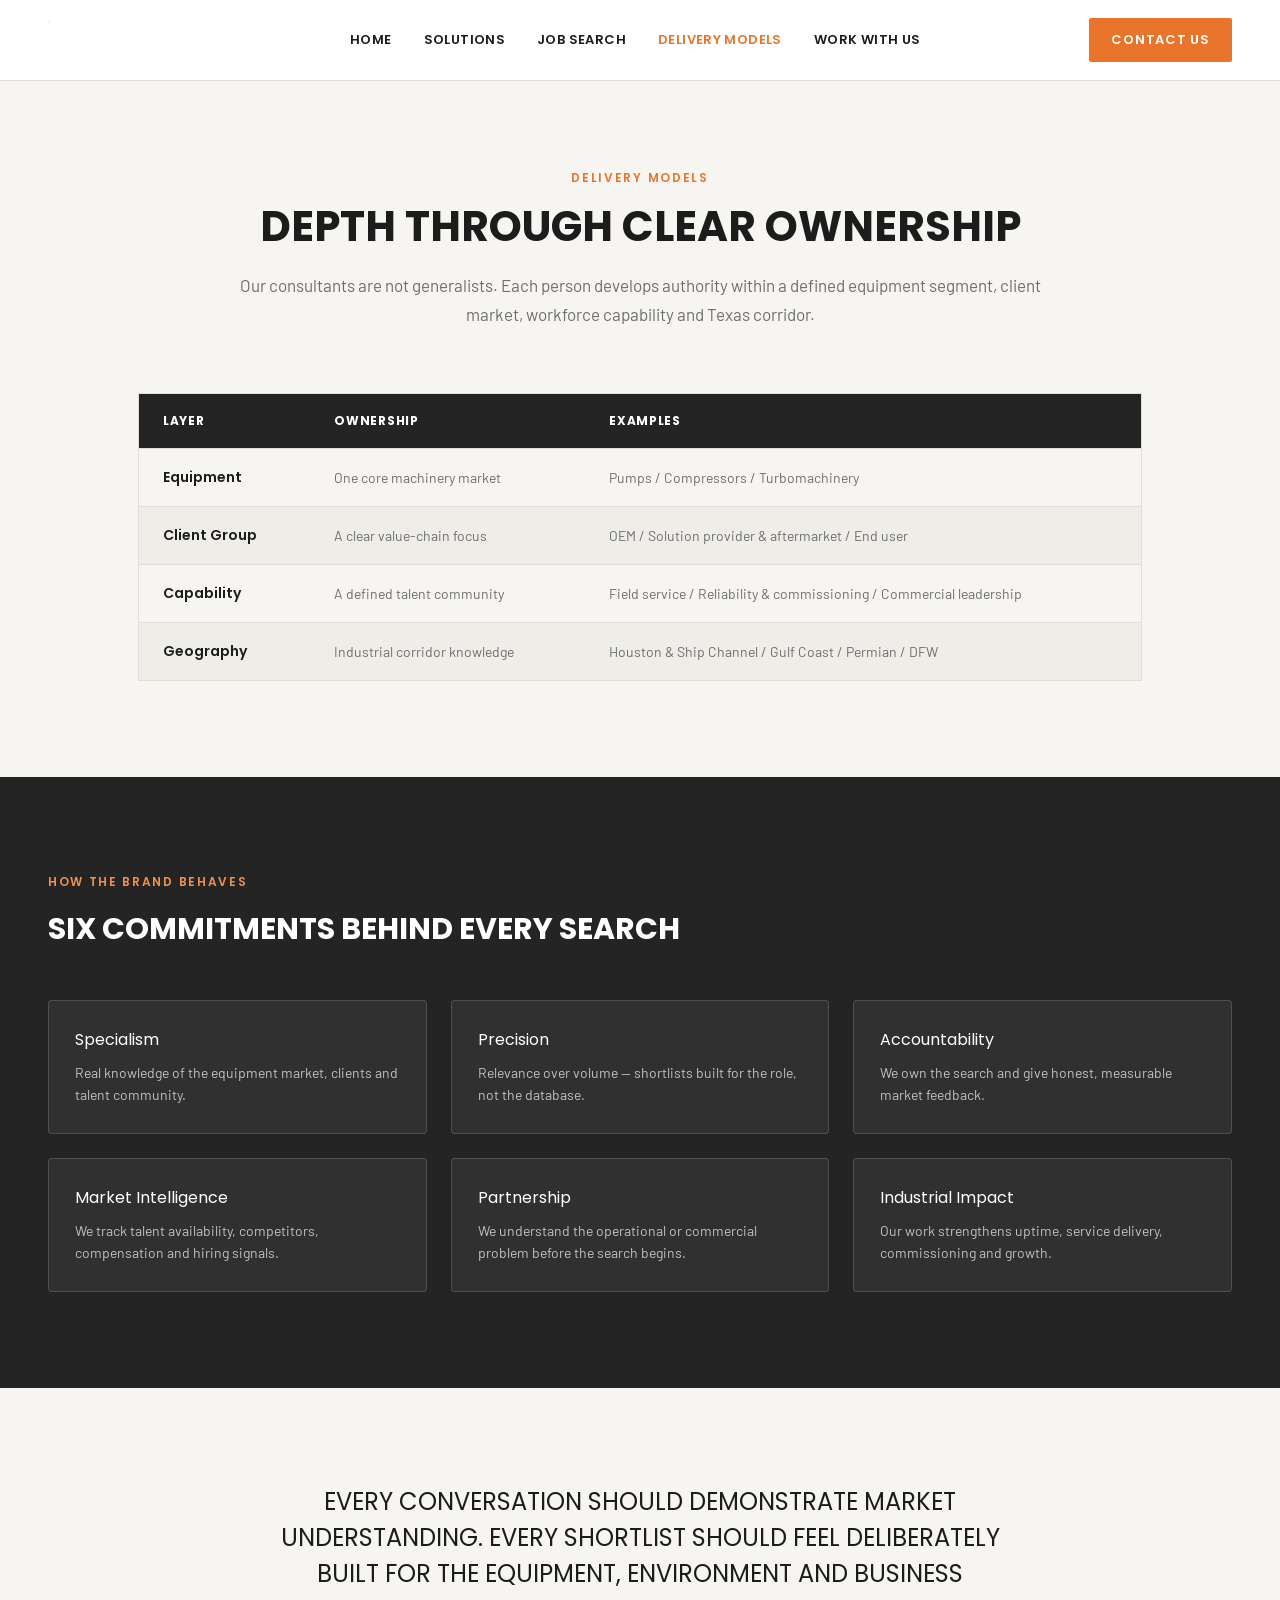
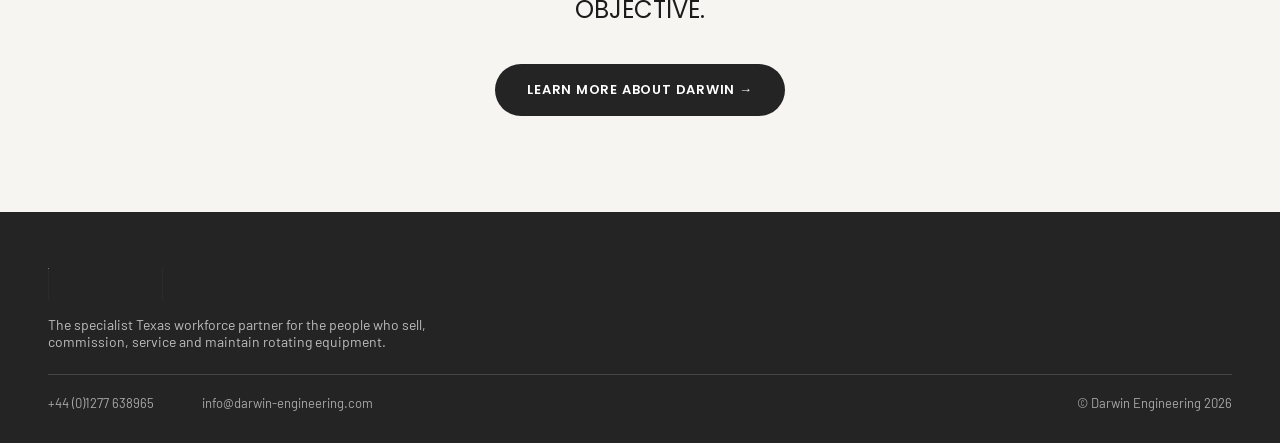
==== delivery-models.html @ 99fee0a8 "Build out header nav pages using Texas Rotating Equipment brand brief Adds Solutions, Job Search, De" ====
<!DOCTYPE html>
<html lang="en">
<head>
<meta charset="utf-8">
<meta name="viewport" content="width=device-width, initial-scale=1">
<title>Delivery Models — Darwin Engineering | Texas Rotating Equipment</title>
<link rel="stylesheet" href="styles.css">
</head>
<body>
<div style="font-family:var(--font-body);background:var(--surface-page)">

<header style="display:flex;align-items:center;justify-content:space-between;padding:18px 48px;background:var(--color-white);border-bottom:1px solid var(--border-default)">
<a href="index.html"><img src="assets/logo-color.png" alt="Darwin Engineering" style="height:38px"></a>
<nav style="display:flex;gap:32px">
<a href="index.html" style="font-family:var(--font-display);font-size:13px;font-weight:600;letter-spacing:0.03em;text-transform:uppercase;color:var(--text-primary);text-decoration:none">Home</a>
<a href="solutions.html" style="font-family:var(--font-display);font-size:13px;font-weight:600;letter-spacing:0.03em;text-transform:uppercase;color:var(--text-primary);text-decoration:none">Solutions</a>
<a href="job-search.html" style="font-family:var(--font-display);font-size:13px;font-weight:600;letter-spacing:0.03em;text-transform:uppercase;color:var(--text-primary);text-decoration:none">Job Search</a>
<a href="delivery-models.html" style="font-family:var(--font-display);font-size:13px;font-weight:600;letter-spacing:0.03em;text-transform:uppercase;color:var(--accent-primary);text-decoration:none">Delivery Models</a>
<a href="work-with-us.html" style="font-family:var(--font-display);font-size:13px;font-weight:600;letter-spacing:0.03em;text-transform:uppercase;color:var(--text-primary);text-decoration:none">Work With Us</a>
</nav>
<a href="work-with-us.html" class="btn btn-primary" style="text-decoration:none;display:inline-block">Contact Us</a>
</header>

<section style="padding:88px 48px 64px;max-width:900px;margin:0 auto;text-align:center">
<div style="font-family:var(--font-display);font-size:12px;font-weight:600;letter-spacing:0.14em;text-transform:uppercase;color:var(--accent-primary);margin-bottom:16px">Delivery Models</div>
<h1 style="font-family:var(--font-display);font-size:42px;line-height:1.15;text-transform:uppercase;color:var(--text-primary);margin:0 0 20px">Depth Through Clear Ownership</h1>
<p style="font-family:var(--font-body);font-size:17px;line-height:1.7;color:var(--text-secondary);margin:0">Our consultants are not generalists. Each person develops authority within a defined equipment segment, client market, workforce capability and Texas corridor.</p>
</section>

<section style="padding:0 48px 96px;max-width:1100px;margin:0 auto;overflow-x:auto">
<table style="width:100%;border-collapse:collapse;font-family:var(--font-body);border:1px solid var(--border-default);border-radius:var(--radius-md)">
<thead>
<tr style="background:var(--surface-inverse)">
<th style="text-align:left;padding:18px 24px;font-family:var(--font-display);font-size:12px;letter-spacing:0.06em;text-transform:uppercase;color:var(--text-inverse)">Layer</th>
<th style="text-align:left;padding:18px 24px;font-family:var(--font-display);font-size:12px;letter-spacing:0.06em;text-transform:uppercase;color:var(--text-inverse)">Ownership</th>
<th style="text-align:left;padding:18px 24px;font-family:var(--font-display);font-size:12px;letter-spacing:0.06em;text-transform:uppercase;color:var(--text-inverse)">Examples</th>
</tr>
</thead>
<tbody>
<tr style="border-top:1px solid var(--border-default)">
<td style="padding:18px 24px;font-family:var(--font-display);font-size:14px;font-weight:600;color:var(--text-primary)">Equipment</td>
<td style="padding:18px 24px;font-size:14px;color:var(--text-secondary)">One core machinery market</td>
<td style="padding:18px 24px;font-size:14px;color:var(--text-secondary)">Pumps / Compressors / Turbomachinery</td>
</tr>
<tr style="border-top:1px solid var(--border-default);background:var(--surface-sunken)">
<td style="padding:18px 24px;font-family:var(--font-display);font-size:14px;font-weight:600;color:var(--text-primary)">Client Group</td>
<td style="padding:18px 24px;font-size:14px;color:var(--text-secondary)">A clear value-chain focus</td>
<td style="padding:18px 24px;font-size:14px;color:var(--text-secondary)">OEM / Solution provider &amp; aftermarket / End user</td>
</tr>
<tr style="border-top:1px solid var(--border-default)">
<td style="padding:18px 24px;font-family:var(--font-display);font-size:14px;font-weight:600;color:var(--text-primary)">Capability</td>
<td style="padding:18px 24px;font-size:14px;color:var(--text-secondary)">A defined talent community</td>
<td style="padding:18px 24px;font-size:14px;color:var(--text-secondary)">Field service / Reliability &amp; commissioning / Commercial leadership</td>
</tr>
<tr style="border-top:1px solid var(--border-default);background:var(--surface-sunken)">
<td style="padding:18px 24px;font-family:var(--font-display);font-size:14px;font-weight:600;color:var(--text-primary)">Geography</td>
<td style="padding:18px 24px;font-size:14px;color:var(--text-secondary)">Industrial corridor knowledge</td>
<td style="padding:18px 24px;font-size:14px;color:var(--text-secondary)">Houston &amp; Ship Channel / Gulf Coast / Permian / DFW</td>
</tr>
</tbody>
</table>
</section>

<section style="padding:96px 48px;background:var(--surface-inverse)">
<div style="max-width:1200px;margin:0 auto">
<div style="font-family:var(--font-display);font-size:12px;font-weight:600;letter-spacing:0.14em;text-transform:uppercase;color:var(--color-orange-400);margin-bottom:16px">How The Brand Behaves</div>
<h2 style="font-family:var(--font-display);font-size:30px;text-transform:uppercase;color:var(--text-inverse);margin:0 0 48px">Six Commitments Behind Every Search</h2>
<div style="display:grid;grid-template-columns:1fr 1fr 1fr;gap:24px">
<div style="background:rgba(255,255,255,0.06);border:1px solid rgba(255,255,255,0.15);border-radius:var(--radius-md);padding:26px">
<div style="font-family:var(--font-display);font-size:16px;color:var(--text-inverse);margin-bottom:10px">Specialism</div>
<p style="font-family:var(--font-body);font-size:14px;line-height:1.6;color:rgba(255,255,255,0.7);margin:0">Real knowledge of the equipment market, clients and talent community.</p>
</div>
<div style="background:rgba(255,255,255,0.06);border:1px solid rgba(255,255,255,0.15);border-radius:var(--radius-md);padding:26px">
<div style="font-family:var(--font-display);font-size:16px;color:var(--text-inverse);margin-bottom:10px">Precision</div>
<p style="font-family:var(--font-body);font-size:14px;line-height:1.6;color:rgba(255,255,255,0.7);margin:0">Relevance over volume — shortlists built for the role, not the database.</p>
</div>
<div style="background:rgba(255,255,255,0.06);border:1px solid rgba(255,255,255,0.15);border-radius:var(--radius-md);padding:26px">
<div style="font-family:var(--font-display);font-size:16px;color:var(--text-inverse);margin-bottom:10px">Accountability</div>
<p style="font-family:var(--font-body);font-size:14px;line-height:1.6;color:rgba(255,255,255,0.7);margin:0">We own the search and give honest, measurable market feedback.</p>
</div>
<div style="background:rgba(255,255,255,0.06);border:1px solid rgba(255,255,255,0.15);border-radius:var(--radius-md);padding:26px">
<div style="font-family:var(--font-display);font-size:16px;color:var(--text-inverse);margin-bottom:10px">Market Intelligence</div>
<p style="font-family:var(--font-body);font-size:14px;line-height:1.6;color:rgba(255,255,255,0.7);margin:0">We track talent availability, competitors, compensation and hiring signals.</p>
</div>
<div style="background:rgba(255,255,255,0.06);border:1px solid rgba(255,255,255,0.15);border-radius:var(--radius-md);padding:26px">
<div style="font-family:var(--font-display);font-size:16px;color:var(--text-inverse);margin-bottom:10px">Partnership</div>
<p style="font-family:var(--font-body);font-size:14px;line-height:1.6;color:rgba(255,255,255,0.7);margin:0">We understand the operational or commercial problem before the search begins.</p>
</div>
<div style="background:rgba(255,255,255,0.06);border:1px solid rgba(255,255,255,0.15);border-radius:var(--radius-md);padding:26px">
<div style="font-family:var(--font-display);font-size:16px;color:var(--text-inverse);margin-bottom:10px">Industrial Impact</div>
<p style="font-family:var(--font-body);font-size:14px;line-height:1.6;color:rgba(255,255,255,0.7);margin:0">Our work strengthens uptime, service delivery, commissioning and growth.</p>
</div>
</div>
</div>
</section>

<section style="padding:96px 48px;text-align:center">
<p style="font-family:var(--font-display);font-size:24px;line-height:1.5;text-transform:uppercase;color:var(--text-primary);max-width:760px;margin:0 auto 36px">Every conversation should demonstrate market understanding. Every shortlist should feel deliberately built for the equipment, environment and business objective.</p>
<a href="work-with-us.html" class="btn btn-pill btn-pill-dark" style="text-decoration:none">Learn More About Darwin &#8594;</a>
</section>

<footer style="background:var(--surface-inverse);color:var(--text-inverse);padding:56px 48px 32px">
<img src="assets/logo-white.png" alt="Darwin Engineering" style="height:32px;margin-bottom:16px">
<div style="font-family:var(--font-body);font-size:14px;color:rgba(255,255,255,0.7);max-width:420px;margin-bottom:24px">The specialist Texas workforce partner for the people who sell, commission, service and maintain rotating equipment.</div>
<div style="display:flex;gap:48px;font-family:var(--font-body);font-size:13px;color:rgba(255,255,255,0.6);border-top:1px solid rgba(255,255,255,0.15);padding-top:20px">
<span>+44 (0)1277 638965</span><span>info@darwin-engineering.com</span><span style="margin-left:auto">© Darwin Engineering 2026</span>
</div>
</footer>
</div>
<script src="script.js"></script>
</body>
</html>
---- styles.css ----
@import url('https://fonts.googleapis.com/css2?family=Poppins:ital,wght@0,300;0,400;0,500;0,600;0,700;1,400&family=Barlow:ital,wght@0,400;0,500;0,600;0,700;1,400&family=JetBrains+Mono:wght@400;500;600&display=swap');

:root{
  --color-orange-900:#7A3D0F;--color-orange-700:#B85A1E;--color-orange-600:#D6691F;--color-orange-500:#E8752B;
  --color-orange-400:#F0904F;--color-orange-300:#F5AC78;--color-orange-200:#F9C89E;--color-orange-100:#FCE3CE;
  --color-charcoal-900:#1C1C1C;--color-charcoal-800:#242424;--color-charcoal-700:#333333;--color-grey-700:#5C5C5C;
  --color-charcoal-600:#4A4A4A;--color-slate-700:#3D454C;--color-slate-500:#5B6670;--color-grey-600:#6E6E6E;
  --color-grey-500:#8A8A8A;--color-grey-300:#C9C6C0;--color-grey-200:#E2DFD9;--color-grey-100:#EFEDE8;
  --color-off-white:#F7F5F1;--color-white:#FFFFFF;--color-success:#3F7D4E;--color-warning:#C98A1E;--color-danger:#B23A2E;

  --surface-page:var(--color-off-white);--surface-card:var(--color-white);--surface-inverse:var(--color-charcoal-800);
  --surface-sunken:var(--color-grey-100);--text-primary:var(--color-charcoal-900);--text-secondary:var(--color-grey-600);
  --text-tertiary:var(--color-grey-500);--text-inverse:var(--color-white);--text-on-accent:var(--color-white);
  --border-default:var(--color-grey-200);--border-strong:var(--color-charcoal-700);--accent-primary:var(--color-orange-500);
  --accent-primary-hover:var(--color-orange-600);--accent-primary-active:var(--color-orange-700);
  --accent-primary-tint:var(--color-orange-100);--focus-ring:var(--color-orange-400);
  --link-color:var(--color-orange-600);--link-color-hover:var(--color-orange-700);

  --font-display:'Poppins',"Helvetica Neue",Arial,sans-serif;
  --font-body:'Barlow',"Helvetica Neue",Arial,sans-serif;
  --font-mono:'JetBrains Mono',"Roboto Mono",monospace;

  --radius-sm:2px;--radius-md:4px;--radius-lg:8px;--radius-pill:999px;
  --shadow-sm:0 1px 2px rgba(28,28,28,0.08);--shadow-md:0 4px 12px rgba(28,28,28,0.10);--shadow-lg:0 12px 32px rgba(28,28,28,0.14);
}

*{box-sizing:border-box}
body{margin:0;font-family:var(--font-body);background:var(--surface-page);color:var(--text-primary)}
a{color:var(--link-color);text-decoration:none}
a:hover{color:var(--link-color-hover);text-decoration:underline}
img{max-width:100%;display:block}
button{font-family:var(--font-display);cursor:pointer}

@keyframes logo-marquee{0%{transform:translateX(0)}100%{transform:translateX(-50%)}}

.media-placeholder{
  width:100%;height:100%;display:flex;align-items:center;justify-content:center;
  background:repeating-linear-gradient(45deg,#4a4a4a,#4a4a4a 10px,#525252 10px,#525252 20px);
  color:rgba(255,255,255,0.6);font-family:var(--font-body);font-size:13px;text-align:center;padding:16px;
}

.btn{font-family:var(--font-display);text-transform:uppercase;letter-spacing:0.06em;font-size:13px;font-weight:600;border:none;border-radius:var(--radius-sm);padding:12px 22px;cursor:pointer;transition:background 0.14s}
.btn-primary{background:var(--accent-primary);color:var(--text-on-accent)}
.btn-primary:hover{background:var(--accent-primary-hover)}
.btn-primary:active{background:var(--accent-primary-active)}
.btn-outline{background:transparent;color:var(--text-inverse);border:2px solid rgba(255,255,255,0.5)}
.btn-pill{border-radius:var(--radius-pill);padding:16px 32px;display:inline-flex;align-items:center;gap:10px}
.btn-pill-dark{background:var(--surface-inverse);color:var(--text-inverse)}

select, input[type=text]{font-family:var(--font-body);font-size:15px;padding:12px 14px;border:1px solid var(--border-default);border-radius:var(--radius-sm);background:var(--color-white);color:var(--text-primary);width:100%}
label.field-label{font-family:var(--font-display);font-size:12px;font-weight:600;letter-spacing:0.04em;text-transform:uppercase;color:var(--text-secondary);display:block;margin-bottom:8px}
.checkbox-row{display:flex;align-items:center;gap:8px;font-family:var(--font-body);font-size:14px;color:var(--text-primary)}
.checkbox-row input{width:18px;height:18px;accent-color:var(--accent-primary)}
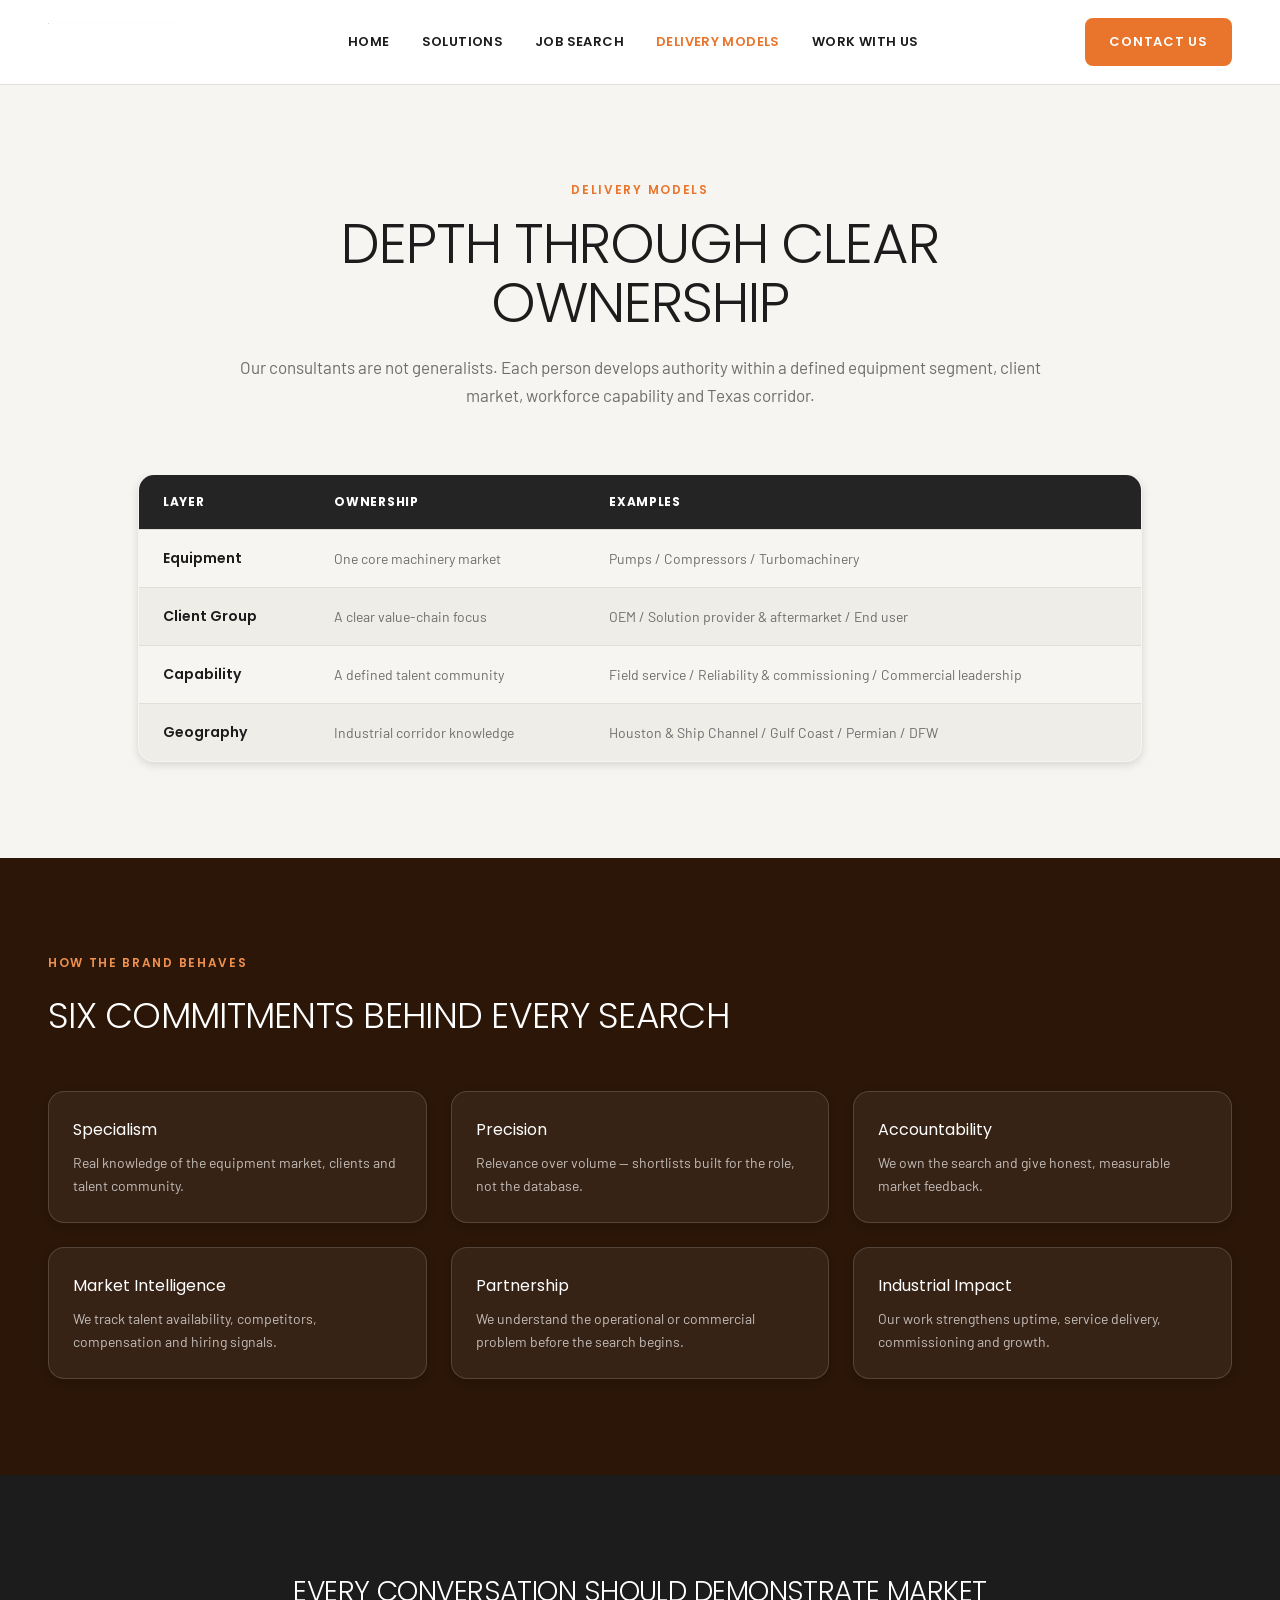
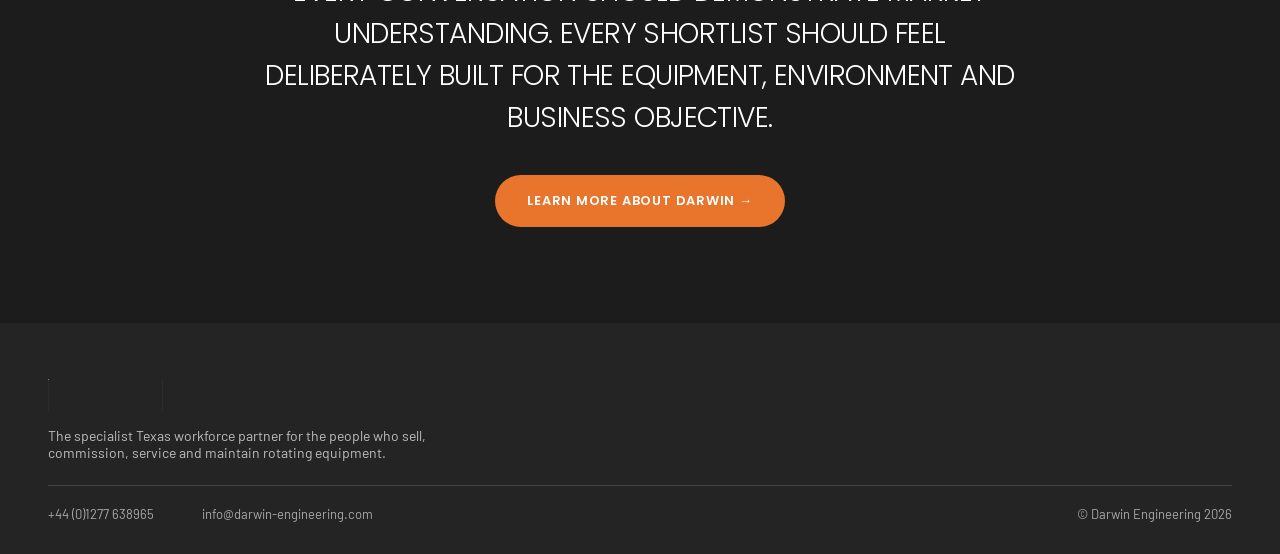
==== commit e474f26c: "Elevate visual design across all pages using Fiverr-inspired design system Extends styles.css with a" ====
--- a/delivery-models.html
+++ b/delivery-models.html
@@ -21,14 +21,14 @@
 <a href="work-with-us.html" class="btn btn-primary" style="text-decoration:none;display:inline-block">Contact Us</a>
 </header>
 
-<section style="padding:88px 48px 64px;max-width:900px;margin:0 auto;text-align:center">
-<div style="font-family:var(--font-display);font-size:12px;font-weight:600;letter-spacing:0.14em;text-transform:uppercase;color:var(--accent-primary);margin-bottom:16px">Delivery Models</div>
-<h1 style="font-family:var(--font-display);font-size:42px;line-height:1.15;text-transform:uppercase;color:var(--text-primary);margin:0 0 20px">Depth Through Clear Ownership</h1>
+<section style="padding:96px 48px 64px;max-width:900px;margin:0 auto;text-align:center">
+<div class="eyebrow" style="justify-content:center;display:flex">Delivery Models</div>
+<h1 class="display-ultralight" style="font-size:56px;line-height:1.05;text-transform:uppercase;color:var(--text-primary);margin:0 0 20px">Depth Through Clear Ownership</h1>
 <p style="font-family:var(--font-body);font-size:17px;line-height:1.7;color:var(--text-secondary);margin:0">Our consultants are not generalists. Each person develops authority within a defined equipment segment, client market, workforce capability and Texas corridor.</p>
 </section>
 
 <section style="padding:0 48px 96px;max-width:1100px;margin:0 auto;overflow-x:auto">
-<table style="width:100%;border-collapse:collapse;font-family:var(--font-body);border:1px solid var(--border-default);border-radius:var(--radius-md)">
+<table style="width:100%;border-collapse:collapse;font-family:var(--font-body);border:1px solid var(--border-default);border-radius:var(--radius-card);box-shadow:var(--shadow-card);overflow:hidden">
 <thead>
 <tr style="background:var(--surface-inverse)">
 <th style="text-align:left;padding:18px 24px;font-family:var(--font-display);font-size:12px;letter-spacing:0.06em;text-transform:uppercase;color:var(--text-inverse)">Layer</th>
@@ -61,32 +61,32 @@
 </table>
 </section>
 
-<section style="padding:96px 48px;background:var(--surface-inverse)">
+<section class="stage-ember" style="padding:96px 48px">
 <div style="max-width:1200px;margin:0 auto">
-<div style="font-family:var(--font-display);font-size:12px;font-weight:600;letter-spacing:0.14em;text-transform:uppercase;color:var(--color-orange-400);margin-bottom:16px">How The Brand Behaves</div>
-<h2 style="font-family:var(--font-display);font-size:30px;text-transform:uppercase;color:var(--text-inverse);margin:0 0 48px">Six Commitments Behind Every Search</h2>
+<div class="eyebrow eyebrow-inverse">How The Brand Behaves</div>
+<h2 class="display-ultralight" style="font-size:36px;text-transform:uppercase;color:var(--text-inverse);margin:0 0 48px">Six Commitments Behind Every Search</h2>
 <div style="display:grid;grid-template-columns:1fr 1fr 1fr;gap:24px">
-<div style="background:rgba(255,255,255,0.06);border:1px solid rgba(255,255,255,0.15);border-radius:var(--radius-md);padding:26px">
+<div class="card-stage" style="background:rgba(255,255,255,0.06);border:1px solid rgba(255,255,255,0.15)">
 <div style="font-family:var(--font-display);font-size:16px;color:var(--text-inverse);margin-bottom:10px">Specialism</div>
 <p style="font-family:var(--font-body);font-size:14px;line-height:1.6;color:rgba(255,255,255,0.7);margin:0">Real knowledge of the equipment market, clients and talent community.</p>
 </div>
-<div style="background:rgba(255,255,255,0.06);border:1px solid rgba(255,255,255,0.15);border-radius:var(--radius-md);padding:26px">
+<div class="card-stage" style="background:rgba(255,255,255,0.06);border:1px solid rgba(255,255,255,0.15)">
 <div style="font-family:var(--font-display);font-size:16px;color:var(--text-inverse);margin-bottom:10px">Precision</div>
 <p style="font-family:var(--font-body);font-size:14px;line-height:1.6;color:rgba(255,255,255,0.7);margin:0">Relevance over volume — shortlists built for the role, not the database.</p>
 </div>
-<div style="background:rgba(255,255,255,0.06);border:1px solid rgba(255,255,255,0.15);border-radius:var(--radius-md);padding:26px">
+<div class="card-stage" style="background:rgba(255,255,255,0.06);border:1px solid rgba(255,255,255,0.15)">
 <div style="font-family:var(--font-display);font-size:16px;color:var(--text-inverse);margin-bottom:10px">Accountability</div>
 <p style="font-family:var(--font-body);font-size:14px;line-height:1.6;color:rgba(255,255,255,0.7);margin:0">We own the search and give honest, measurable market feedback.</p>
 </div>
-<div style="background:rgba(255,255,255,0.06);border:1px solid rgba(255,255,255,0.15);border-radius:var(--radius-md);padding:26px">
+<div class="card-stage" style="background:rgba(255,255,255,0.06);border:1px solid rgba(255,255,255,0.15)">
 <div style="font-family:var(--font-display);font-size:16px;color:var(--text-inverse);margin-bottom:10px">Market Intelligence</div>
 <p style="font-family:var(--font-body);font-size:14px;line-height:1.6;color:rgba(255,255,255,0.7);margin:0">We track talent availability, competitors, compensation and hiring signals.</p>
 </div>
-<div style="background:rgba(255,255,255,0.06);border:1px solid rgba(255,255,255,0.15);border-radius:var(--radius-md);padding:26px">
+<div class="card-stage" style="background:rgba(255,255,255,0.06);border:1px solid rgba(255,255,255,0.15)">
 <div style="font-family:var(--font-display);font-size:16px;color:var(--text-inverse);margin-bottom:10px">Partnership</div>
 <p style="font-family:var(--font-body);font-size:14px;line-height:1.6;color:rgba(255,255,255,0.7);margin:0">We understand the operational or commercial problem before the search begins.</p>
 </div>
-<div style="background:rgba(255,255,255,0.06);border:1px solid rgba(255,255,255,0.15);border-radius:var(--radius-md);padding:26px">
+<div class="card-stage" style="background:rgba(255,255,255,0.06);border:1px solid rgba(255,255,255,0.15)">
 <div style="font-family:var(--font-display);font-size:16px;color:var(--text-inverse);margin-bottom:10px">Industrial Impact</div>
 <p style="font-family:var(--font-body);font-size:14px;line-height:1.6;color:rgba(255,255,255,0.7);margin:0">Our work strengthens uptime, service delivery, commissioning and growth.</p>
 </div>
@@ -94,9 +94,9 @@
 </div>
 </section>
 
-<section style="padding:96px 48px;text-align:center">
-<p style="font-family:var(--font-display);font-size:24px;line-height:1.5;text-transform:uppercase;color:var(--text-primary);max-width:760px;margin:0 auto 36px">Every conversation should demonstrate market understanding. Every shortlist should feel deliberately built for the equipment, environment and business objective.</p>
-<a href="work-with-us.html" class="btn btn-pill btn-pill-dark" style="text-decoration:none">Learn More About Darwin &#8594;</a>
+<section class="stage-carbon" style="padding:96px 48px;text-align:center">
+<p class="display-ultralight" style="font-size:28px;line-height:1.5;text-transform:uppercase;color:var(--text-inverse);max-width:760px;margin:0 auto 36px">Every conversation should demonstrate market understanding. Every shortlist should feel deliberately built for the equipment, environment and business objective.</p>
+<a href="work-with-us.html" class="btn btn-pill btn-primary" style="text-decoration:none">Learn More About Darwin &#8594;</a>
 </section>
 
 <footer style="background:var(--surface-inverse);color:var(--text-inverse);padding:56px 48px 32px">
--- a/styles.css
+++ b/styles.css
@@ -21,7 +21,11 @@
   --font-mono:'JetBrains Mono',"Roboto Mono",monospace;
 
   --radius-sm:2px;--radius-md:4px;--radius-lg:8px;--radius-pill:999px;
+  --radius-nav:4px;--radius-btn:8px;--radius-input:12px;--radius-card:16px;
   --shadow-sm:0 1px 2px rgba(28,28,28,0.08);--shadow-md:0 4px 12px rgba(28,28,28,0.10);--shadow-lg:0 12px 32px rgba(28,28,28,0.14);
+  --shadow-card:0 3px 10px rgba(0,0,0,0.13);
+
+  --surface-stage-ember:#2B1608;
 }
 
 *{box-sizing:border-box}
@@ -39,15 +43,54 @@
   color:rgba(255,255,255,0.6);font-family:var(--font-body);font-size:13px;text-align:center;padding:16px;
 }
 
-.btn{font-family:var(--font-display);text-transform:uppercase;letter-spacing:0.06em;font-size:13px;font-weight:600;border:none;border-radius:var(--radius-sm);padding:12px 22px;cursor:pointer;transition:background 0.14s}
+.btn{font-family:var(--font-display);text-transform:uppercase;letter-spacing:0.06em;font-size:13px;font-weight:600;border:none;border-radius:var(--radius-btn);padding:14px 24px;cursor:pointer;transition:background 0.14s,transform 0.14s}
 .btn-primary{background:var(--accent-primary);color:var(--text-on-accent)}
-.btn-primary:hover{background:var(--accent-primary-hover)}
-.btn-primary:active{background:var(--accent-primary-active)}
+.btn-primary:hover{background:var(--accent-primary-hover);transform:translateY(-2px)}
+.btn-primary:active{background:var(--accent-primary-active);transform:translateY(0)}
 .btn-outline{background:transparent;color:var(--text-inverse);border:2px solid rgba(255,255,255,0.5)}
+.btn-outline:hover{border-color:var(--text-inverse);transform:translateY(-2px)}
 .btn-pill{border-radius:var(--radius-pill);padding:16px 32px;display:inline-flex;align-items:center;gap:10px}
 .btn-pill-dark{background:var(--surface-inverse);color:var(--text-inverse)}
+.btn-pill-dark:hover{background:#1a1a1a;transform:translateY(-2px)}
 
-select, input[type=text]{font-family:var(--font-body);font-size:15px;padding:12px 14px;border:1px solid var(--border-default);border-radius:var(--radius-sm);background:var(--color-white);color:var(--text-primary);width:100%}
+select, input[type=text]{font-family:var(--font-body);font-size:15px;padding:12px 14px;border:1px solid var(--border-default);border-radius:var(--radius-input);background:var(--color-white);color:var(--text-primary);width:100%}
+select:focus, input[type=text]:focus{outline:none;border-color:var(--focus-ring)}
 label.field-label{font-family:var(--font-display);font-size:12px;font-weight:600;letter-spacing:0.04em;text-transform:uppercase;color:var(--text-secondary);display:block;margin-bottom:8px}
 .checkbox-row{display:flex;align-items:center;gap:8px;font-family:var(--font-body);font-size:14px;color:var(--text-primary)}
 .checkbox-row input{width:18px;height:18px;accent-color:var(--accent-primary)}
+
+/* ---------- Display type & pills ---------- */
+.display-ultralight{font-family:var(--font-display);font-weight:300;letter-spacing:-0.02em;margin:0}
+.eyebrow{font-family:var(--font-display);font-size:12px;font-weight:600;letter-spacing:0.14em;text-transform:uppercase;color:var(--accent-primary);margin-bottom:16px}
+.eyebrow-inverse{color:var(--color-orange-400)}
+
+.pill-tag{
+  display:inline-flex;align-items:center;gap:8px;background:transparent;border:1.5px solid var(--accent-primary);
+  color:var(--accent-primary);font-family:var(--font-display);font-size:14px;font-weight:400;
+  border-radius:var(--radius-pill);padding:8px 18px;text-decoration:none;transition:background 0.14s,color 0.14s;
+}
+.pill-tag:hover{background:var(--accent-primary);color:var(--text-on-accent);text-decoration:none}
+
+/* ---------- Stage sections & cards ---------- */
+.stage-carbon{background:var(--color-charcoal-900);color:var(--text-inverse)}
+.stage-ember{background:var(--surface-stage-ember);color:var(--text-inverse)}
+
+.card-stage{
+  border-radius:var(--radius-card);box-shadow:var(--shadow-card);padding:25px 24px;
+  transition:transform 0.2s ease,box-shadow 0.2s ease;position:relative;overflow:hidden;
+}
+.card-stage:hover{transform:translateY(-6px);box-shadow:0 10px 28px rgba(0,0,0,0.22)}
+
+.carousel{display:flex;gap:24px;overflow-x:auto;padding-bottom:12px;scroll-snap-type:x mandatory;-webkit-overflow-scrolling:touch}
+.carousel::-webkit-scrollbar{height:6px}
+.carousel::-webkit-scrollbar-thumb{background:var(--border-default);border-radius:var(--radius-pill)}
+.carousel>*{scroll-snap-align:start;flex:0 0 auto}
+
+.benefit-row{display:grid;grid-template-columns:repeat(4,1fr);gap:24px}
+.benefit-item{display:flex;flex-direction:column;gap:12px}
+.benefit-icon{width:32px;height:32px;border-radius:var(--radius-sm);background:var(--accent-primary);display:flex;align-items:center;justify-content:center;color:var(--text-on-accent);font-family:var(--font-display);font-weight:700;font-size:14px}
+.benefit-item p{font-family:var(--font-body);font-size:14px;color:var(--text-secondary);margin:0;line-height:1.5}
+
+@media (max-width:900px){
+  .benefit-row{grid-template-columns:1fr 1fr}
+}
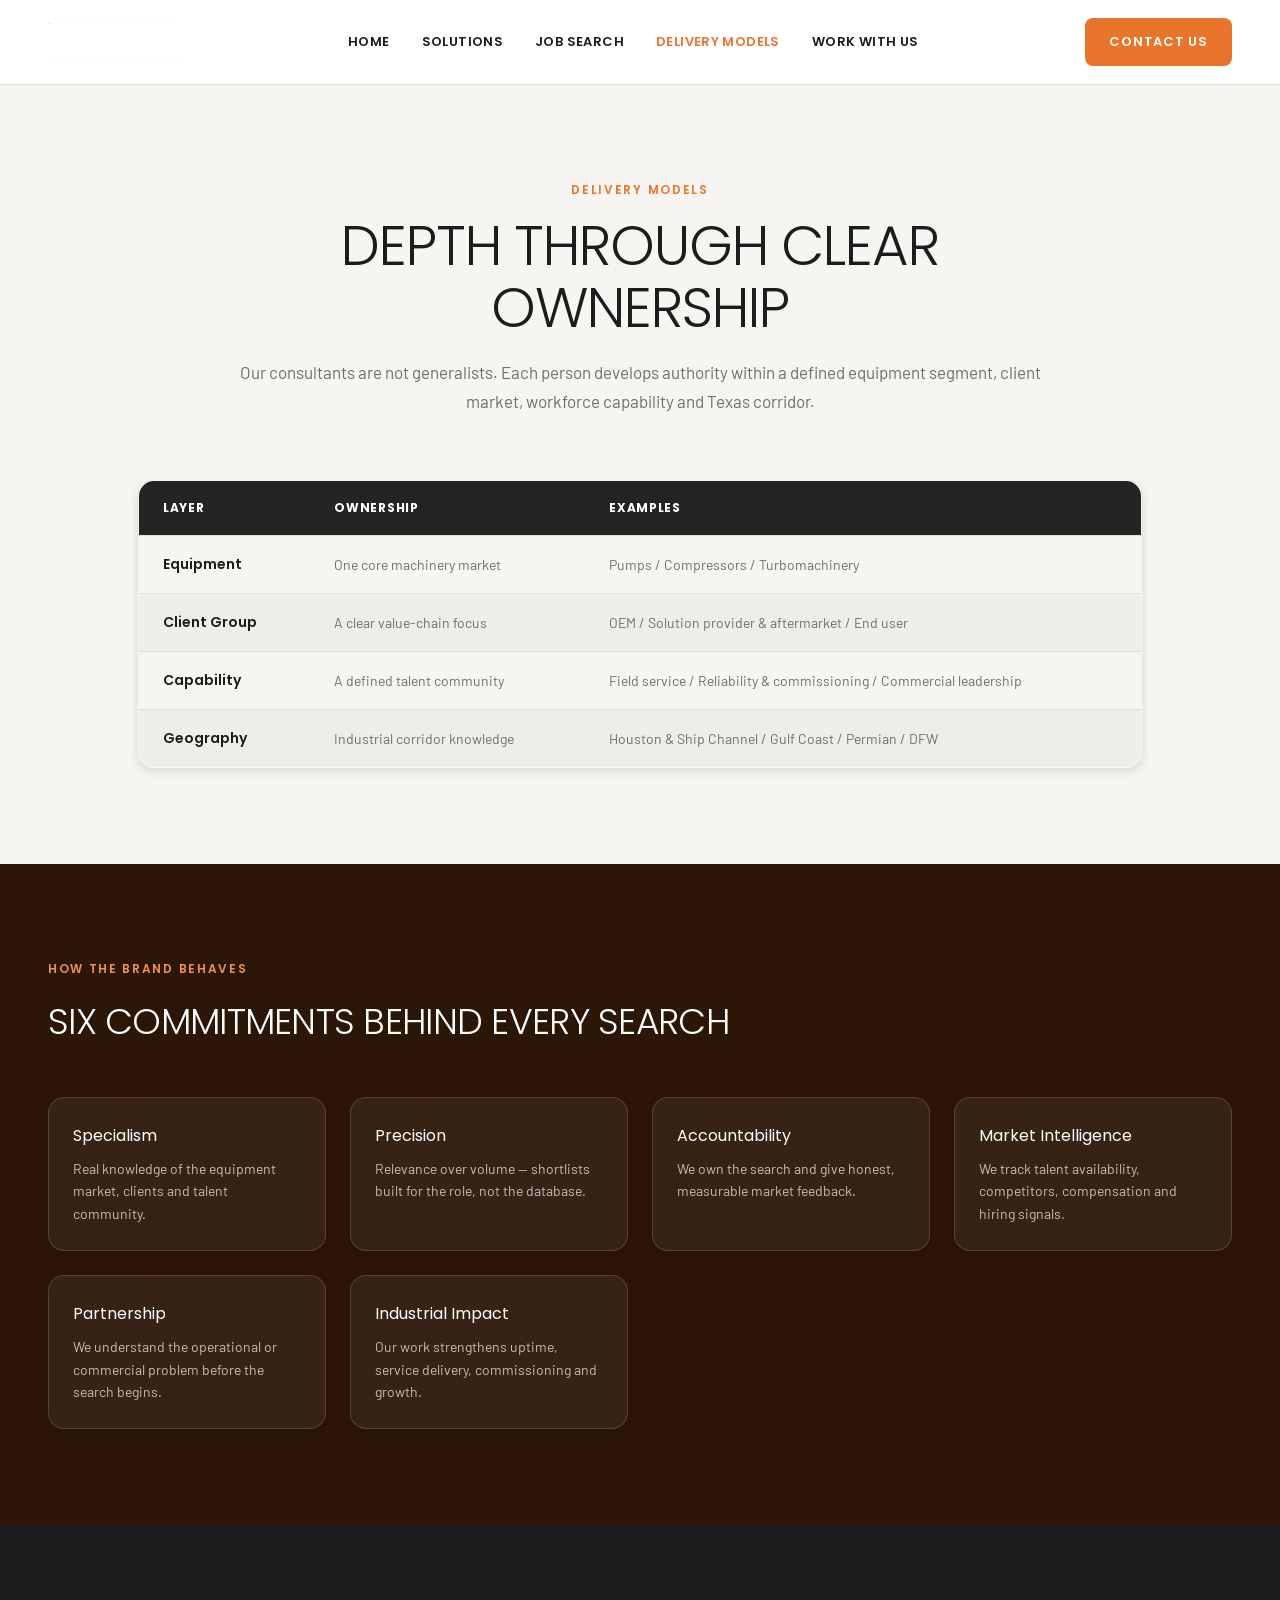
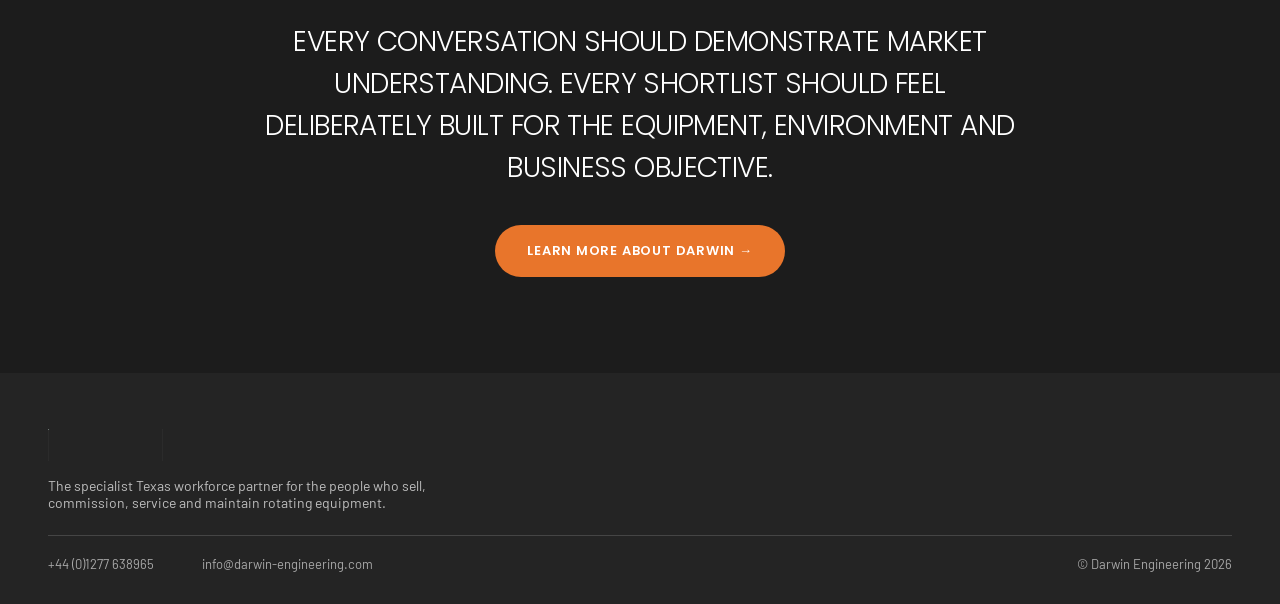
==== commit 21dbc428: "Rebuild homepage for executive buyers, add responsive breakpoints, replace stat claims Homepage (ind" ====
--- a/delivery-models.html
+++ b/delivery-models.html
@@ -9,9 +9,9 @@
 <body>
 <div style="font-family:var(--font-body);background:var(--surface-page)">
 
-<header style="display:flex;align-items:center;justify-content:space-between;padding:18px 48px;background:var(--color-white);border-bottom:1px solid var(--border-default)">
+<header style="display:flex;align-items:center;justify-content:space-between;padding:18px 48px;background:var(--color-white);border-bottom:1px solid var(--border-default);flex-wrap:wrap;gap:16px">
 <a href="index.html"><img src="assets/logo-color.png" alt="Darwin Engineering" style="height:38px"></a>
-<nav style="display:flex;gap:32px">
+<nav style="display:flex;gap:32px;flex-wrap:wrap">
 <a href="index.html" style="font-family:var(--font-display);font-size:13px;font-weight:600;letter-spacing:0.03em;text-transform:uppercase;color:var(--text-primary);text-decoration:none">Home</a>
 <a href="solutions.html" style="font-family:var(--font-display);font-size:13px;font-weight:600;letter-spacing:0.03em;text-transform:uppercase;color:var(--text-primary);text-decoration:none">Solutions</a>
 <a href="job-search.html" style="font-family:var(--font-display);font-size:13px;font-weight:600;letter-spacing:0.03em;text-transform:uppercase;color:var(--text-primary);text-decoration:none">Job Search</a>
@@ -23,7 +23,7 @@
 
 <section style="padding:96px 48px 64px;max-width:900px;margin:0 auto;text-align:center">
 <div class="eyebrow" style="justify-content:center;display:flex">Delivery Models</div>
-<h1 class="display-ultralight" style="font-size:56px;line-height:1.05;text-transform:uppercase;color:var(--text-primary);margin:0 0 20px">Depth Through Clear Ownership</h1>
+<h1 class="display-ultralight" style="font-size:clamp(30px,6vw,56px);line-height:1.1;text-transform:uppercase;color:var(--text-primary);margin:0 0 20px">Depth Through Clear Ownership</h1>
 <p style="font-family:var(--font-body);font-size:17px;line-height:1.7;color:var(--text-secondary);margin:0">Our consultants are not generalists. Each person develops authority within a defined equipment segment, client market, workforce capability and Texas corridor.</p>
 </section>
 
@@ -65,7 +65,7 @@
 <div style="max-width:1200px;margin:0 auto">
 <div class="eyebrow eyebrow-inverse">How The Brand Behaves</div>
 <h2 class="display-ultralight" style="font-size:36px;text-transform:uppercase;color:var(--text-inverse);margin:0 0 48px">Six Commitments Behind Every Search</h2>
-<div style="display:grid;grid-template-columns:1fr 1fr 1fr;gap:24px">
+<div style="display:grid;grid-template-columns:repeat(auto-fit,minmax(240px,1fr));gap:24px">
 <div class="card-stage" style="background:rgba(255,255,255,0.06);border:1px solid rgba(255,255,255,0.15)">
 <div style="font-family:var(--font-display);font-size:16px;color:var(--text-inverse);margin-bottom:10px">Specialism</div>
 <p style="font-family:var(--font-body);font-size:14px;line-height:1.6;color:rgba(255,255,255,0.7);margin:0">Real knowledge of the equipment market, clients and talent community.</p>
--- a/styles.css
+++ b/styles.css
@@ -43,7 +43,7 @@
   color:rgba(255,255,255,0.6);font-family:var(--font-body);font-size:13px;text-align:center;padding:16px;
 }
 
-.btn{font-family:var(--font-display);text-transform:uppercase;letter-spacing:0.06em;font-size:13px;font-weight:600;border:none;border-radius:var(--radius-btn);padding:14px 24px;cursor:pointer;transition:background 0.14s,transform 0.14s}
+.btn{display:inline-block;text-align:center;font-family:var(--font-display);text-transform:uppercase;letter-spacing:0.06em;font-size:13px;font-weight:600;border:none;border-radius:var(--radius-btn);padding:14px 24px;cursor:pointer;transition:background 0.14s,transform 0.14s}
 .btn-primary{background:var(--accent-primary);color:var(--text-on-accent)}
 .btn-primary:hover{background:var(--accent-primary-hover);transform:translateY(-2px)}
 .btn-primary:active{background:var(--accent-primary-active);transform:translateY(0)}
@@ -91,6 +91,22 @@
 .benefit-icon{width:32px;height:32px;border-radius:var(--radius-sm);background:var(--accent-primary);display:flex;align-items:center;justify-content:center;color:var(--text-on-accent);font-family:var(--font-display);font-weight:700;font-size:14px}
 .benefit-item p{font-family:var(--font-body);font-size:14px;color:var(--text-secondary);margin:0;line-height:1.5}
 
+.hierarchy-row{display:grid;grid-template-columns:220px 1fr;gap:32px;padding:24px 0;border-bottom:1px solid var(--border-default)}
+.hierarchy-row:last-child{border-bottom:none}
+
+/* ---------- Responsive breakpoints ---------- */
 @media (max-width:900px){
   .benefit-row{grid-template-columns:1fr 1fr}
+  header{padding:16px 24px !important}
+  section, .stage-carbon, .stage-ember, .hero-inner{padding-left:24px !important;padding-right:24px !important}
 }
+
+@media (max-width:600px){
+  .benefit-row{grid-template-columns:1fr}
+  .hierarchy-row{grid-template-columns:1fr;gap:8px}
+  .btn{padding:12px 18px;font-size:12px}
+  header{padding:14px 16px !important}
+  header nav{gap:16px !important}
+  section, .stage-carbon, .stage-ember, .hero-inner{padding-left:16px !important;padding-right:16px !important}
+  table{font-size:13px}
+}
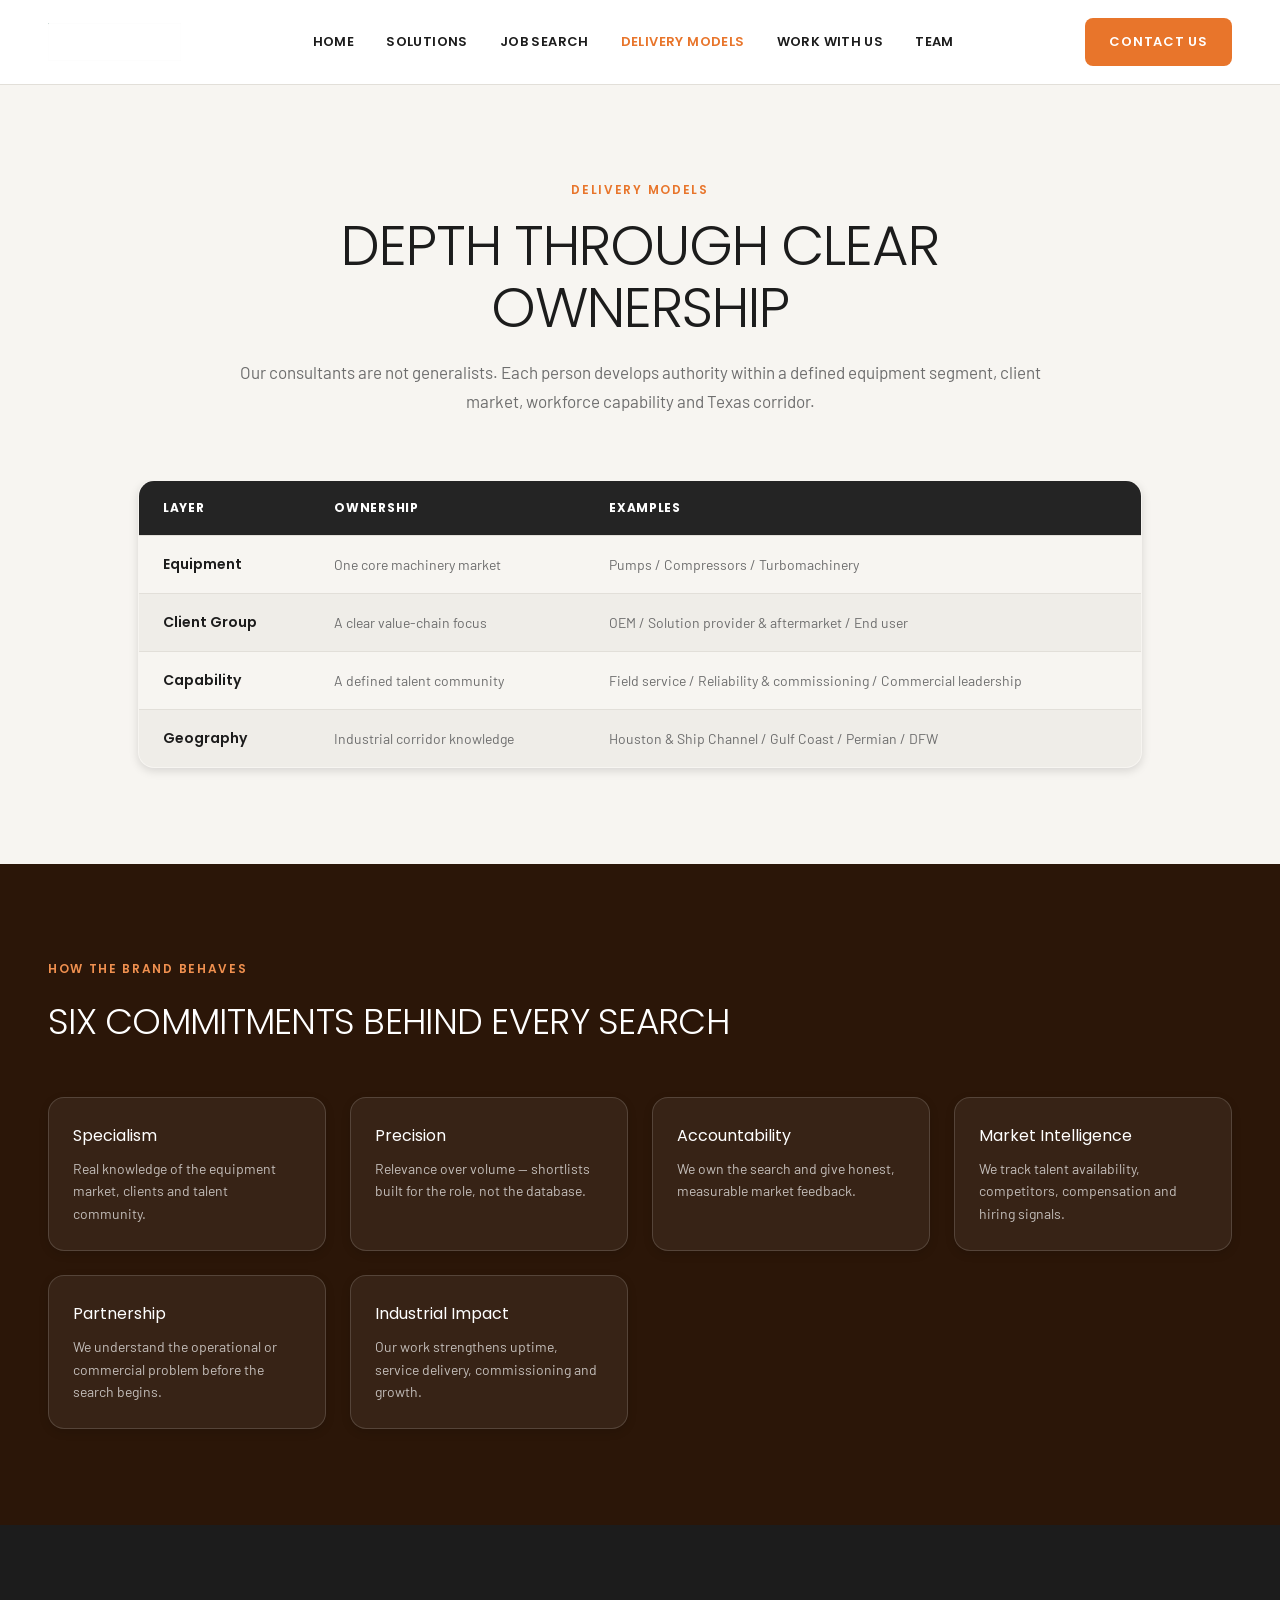
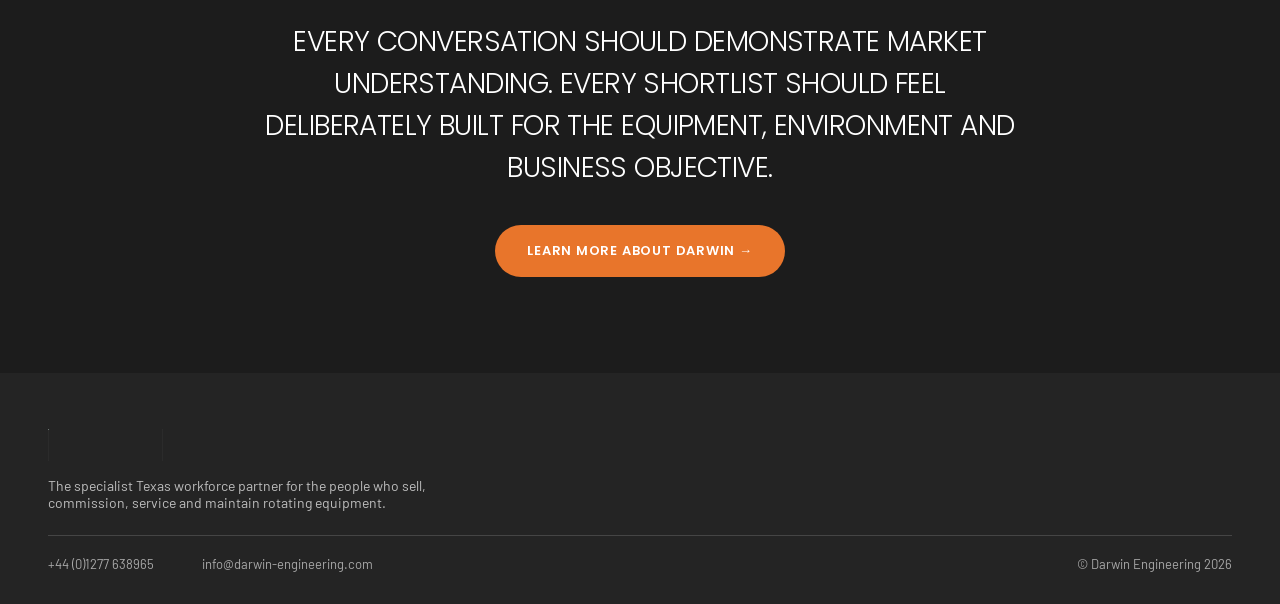
==== commit ebee4b1c: "Add real team headshots, wire up Meet The Team, add Team page Homepage: - Replace the 4 generic plac" ====
--- a/delivery-models.html
+++ b/delivery-models.html
@@ -17,6 +17,7 @@
 <a href="job-search.html" style="font-family:var(--font-display);font-size:13px;font-weight:600;letter-spacing:0.03em;text-transform:uppercase;color:var(--text-primary);text-decoration:none">Job Search</a>
 <a href="delivery-models.html" style="font-family:var(--font-display);font-size:13px;font-weight:600;letter-spacing:0.03em;text-transform:uppercase;color:var(--accent-primary);text-decoration:none">Delivery Models</a>
 <a href="work-with-us.html" style="font-family:var(--font-display);font-size:13px;font-weight:600;letter-spacing:0.03em;text-transform:uppercase;color:var(--text-primary);text-decoration:none">Work With Us</a>
+<a href="team.html" style="font-family:var(--font-display);font-size:13px;font-weight:600;letter-spacing:0.03em;text-transform:uppercase;color:var(--text-primary);text-decoration:none">Team</a>
 </nav>
 <a href="work-with-us.html" class="btn btn-primary" style="text-decoration:none;display:inline-block">Contact Us</a>
 </header>
--- a/styles.css
+++ b/styles.css
@@ -94,6 +94,16 @@
 .hierarchy-row{display:grid;grid-template-columns:220px 1fr;gap:32px;padding:24px 0;border-bottom:1px solid var(--border-default)}
 .hierarchy-row:last-child{border-bottom:none}
 
+/* ---------- Scroll-up reveal animation ---------- */
+.reveal-up{opacity:0;transform:translateY(48px);transition:opacity 0.7s cubic-bezier(.21,.6,.35,1),transform 0.7s cubic-bezier(.21,.6,.35,1)}
+.reveal-up.is-visible{opacity:1;transform:translateY(0)}
+.reveal-up.reveal-delay-1{transition-delay:0.1s}
+.reveal-up.reveal-delay-2{transition-delay:0.22s}
+.reveal-up.reveal-delay-3{transition-delay:0.34s}
+@media (prefers-reduced-motion:reduce){
+  .reveal-up{opacity:1;transform:none;transition:none}
+}
+
 /* ---------- Responsive breakpoints ---------- */
 @media (max-width:900px){
   .benefit-row{grid-template-columns:1fr 1fr}
